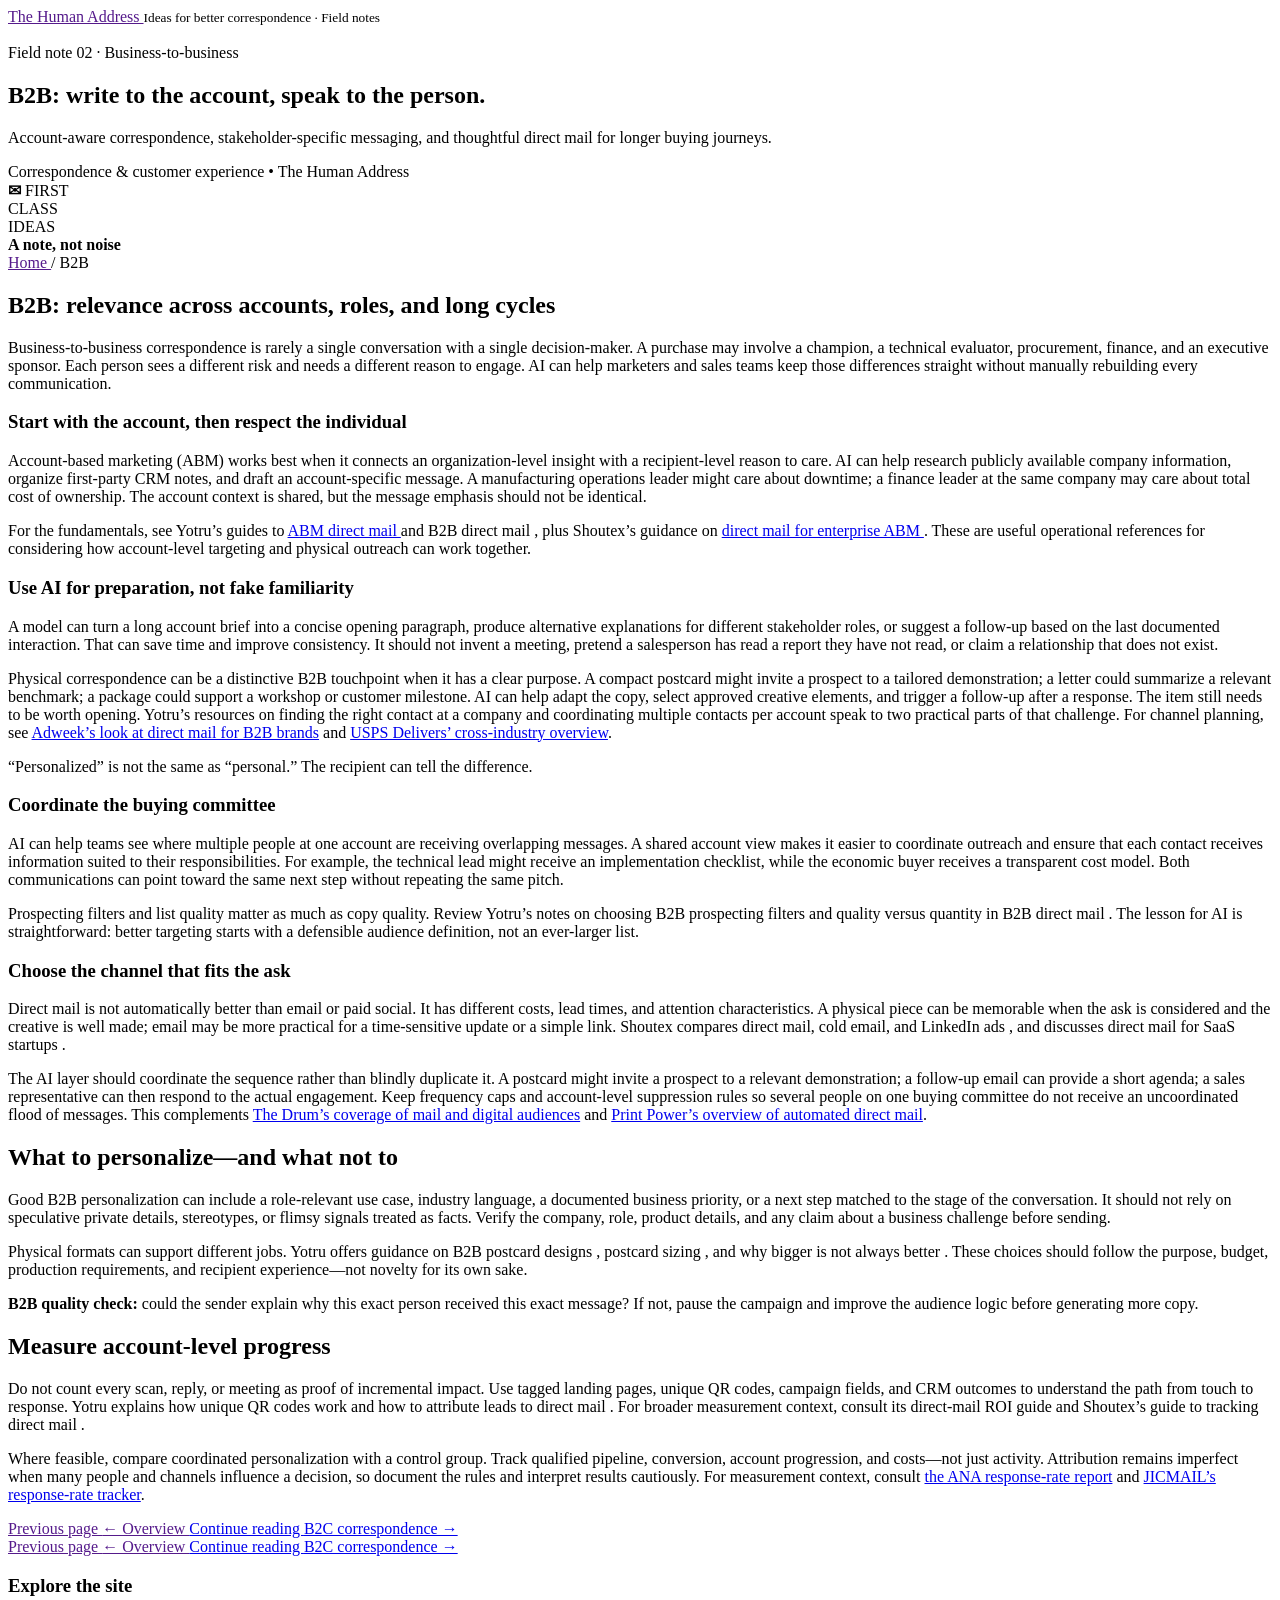
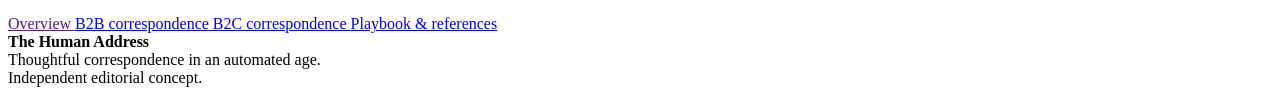
==== b2b/index.html @ 48141cac "Add files via upload" ====
<!doctype html>
<!DOCTYPE html>

<html lang="en">
<head>
  <meta name="author" content="Siti N from Toronto">
<meta charset="utf-8"/>
<meta content="width=device-width, initial-scale=1" name="viewport"/>
<meta content="Account-aware correspondence, stakeholder-specific messaging, and thoughtful direct mail for longer buying journeys." name="description"/>
<title>
   B2B: write to the account, speak to the person. — The Human Address
  </title>
<link href="styles.css" rel="stylesheet"/>
</head>
<body>
<div class="topline">
</div>
<header>
<div class="nav">
<a class="brand" href="">
<span aria-hidden="true" class="brandmark">
</span>
<span>
      The Human Address
     </span>
</a>
<small>
     Ideas for better correspondence · Field notes
    </small>
</div>
<nav aria-label="Main navigation" class="sectionbar">
<div class="inner">
<a href="" style="color:white;text-decoration:none">
      01 · Overview
     </a>
<a href="/b2b/" style="color:white;text-decoration:none">
      02 · B2B
     </a>
<a href="/b2c/" style="color:white;text-decoration:none">
      03 · B2C
     </a>
<a href="/playbook/" style="color:white;text-decoration:none">
      04 · Playbook &amp; sources
     </a>
</div>
</nav>
</header>
<section class="hero">
<div>
<div class="eyebrow">
     Field note 02 · Business-to-business
    </div>
<h1>
     B2B: write to the account, speak to the person.
    </h1>
<p class="dek">
     Account-aware correspondence, stakeholder-specific messaging, and thoughtful direct mail for longer buying journeys.
    </p>
<div class="meta">
<span>
      Correspondence &amp; customer experience
     </span>
<span>
      •
     </span>
<span>
      The Human Address
     </span>
</div>
</div>
<div aria-label="CSS illustration of an envelope, postage stamp, address label and postcard" class="hero-art" role="img">
<div class="envelope">
<div class="env-flap">
</div>
<div class="env-bottom">
</div>
<div class="stamp">
<div>
<b>
        ✉
       </b>
       FIRST
       <br/>
       CLASS
       <br/>
       IDEAS
      </div>
</div>
<div class="address">
<span>
</span>
<span>
</span>
<span>
</span>
</div>
</div>
<div class="postcard">
<strong>
      A note, not noise
     </strong>
<i>
</i>
<i>
</i>
<i>
</i>
</div>
</div>
</section>
<div class="breadcrumbs">
<a href="">
    Home
   </a>
   / B2B
  </div>
<div class="layout">
<main class="article">
<h2>
     B2B: relevance across accounts, roles, and long cycles
    </h2>
<p class="dropcap">
     Business-to-business correspondence is rarely a single conversation with a single decision-maker. A purchase may involve a champion, a technical evaluator, procurement, finance, and an executive sponsor. Each person sees a different risk and needs a different reason to engage. AI can help marketers and sales teams keep those differences straight without manually rebuilding every communication.
    </p>
<h3>
     Start with the account, then respect the individual
    </h3>
<p>
     Account-based marketing (ABM) works best when it connects an organization-level insight with a recipient-level reason to care. AI can help research publicly available company information, organize first-party CRM notes, and draft an account-specific message. A manufacturing operations leader might care about downtime; a finance leader at the same company may care about total cost of ownership. The account context is shared, but the message emphasis should not be identical.
    </p>
<p>
     For the fundamentals, see Yotru’s guides to
     <a href="https://yotru.org/blog/abm-direct-mail/">
      ABM direct mail
     </a>
     and
     B2B direct mail
     , plus Shoutex’s guidance on
     <a href="https://guides.shoutex.com/direct-mail-marketing/direct-mail-for-enterprise-abm/">
      direct mail for enterprise ABM
     </a>
     . These are useful operational references for considering how account-level targeting and physical outreach can work together.
    </p>
<h3>
     Use AI for preparation, not fake familiarity
    </h3>
<p>
     A model can turn a long account brief into a concise opening paragraph, produce alternative explanations for different stakeholder roles, or suggest a follow-up based on the last documented interaction. That can save time and improve consistency. It should not invent a meeting, pretend a salesperson has read a report they have not read, or claim a relationship that does not exist.
    </p>
<p>
     Physical correspondence can be a distinctive B2B touchpoint when it has a clear purpose. A compact postcard might invite a prospect to a tailored demonstration; a letter could summarize a relevant benchmark; a package could support a workshop or customer milestone. AI can help adapt the copy, select approved creative elements, and trigger a follow-up after a response. The item still needs to be worth opening. Yotru’s resources on
     finding the right contact at a company
     and
     coordinating multiple contacts per account
     speak to two practical parts of that challenge.
     For channel planning, see <a href="https://www.adweek.com/brand-marketing/direct-mail-comeback-b-to-b-brands-digital-clutter/">Adweek’s look at direct mail for B2B brands</a> and <a href="https://www.uspsdelivers.com/direct-mail-across-industries/">USPS Delivers’ cross-industry overview</a>.</p>
<div class="pullquote">
     “Personalized” is not the same as “personal.” The recipient can tell the difference.
    </div>
<h3>
     Coordinate the buying committee
    </h3>
<p>
     AI can help teams see where multiple people at one account are receiving overlapping messages. A shared account view makes it easier to coordinate outreach and ensure that each contact receives information suited to their responsibilities. For example, the technical lead might receive an implementation checklist, while the economic buyer receives a transparent cost model. Both communications can point toward the same next step without repeating the same pitch.
    </p>
<p>
     Prospecting filters and list quality matter as much as copy quality. Review Yotru’s notes on
     choosing B2B prospecting filters
     and
     quality versus quantity in B2B direct mail
     . The lesson for AI is straightforward: better targeting starts with a defensible audience definition, not an ever-larger list.
    </p>
<h3>
     Choose the channel that fits the ask
    </h3>
<p>
     Direct mail is not automatically better than email or paid social. It has different costs, lead times, and attention characteristics. A physical piece can be memorable when the ask is considered and the creative is well made; email may be more practical for a time-sensitive update or a simple link. Shoutex compares
     direct mail, cold email, and LinkedIn ads
     , and discusses
     direct mail for SaaS startups
     .
    </p>
<p>
     The AI layer should coordinate the sequence rather than blindly duplicate it. A postcard might invite a prospect to a relevant demonstration; a follow-up email can provide a short agenda; a sales representative can then respond to the actual engagement. Keep frequency caps and account-level suppression rules so several people on one buying committee do not receive an uncoordinated flood of messages.
     This complements <a href="https://www.thedrum.com/industry-insight/increase-in-marketing-efforts-combine-direct-mail-and-digital-audiences">The Drum’s coverage of mail and digital audiences</a> and <a href="https://www.printpower.eu/insight/why-automated-direct-mail-is-the-next-big-thing-in-marketing-automation/">Print Power’s overview of automated direct mail</a>.</p>
<h2>
     What to personalize—and what not to
    </h2>
<p>
     Good B2B personalization can include a role-relevant use case, industry language, a documented business priority, or a next step matched to the stage of the conversation. It should not rely on speculative private details, stereotypes, or flimsy signals treated as facts. Verify the company, role, product details, and any claim about a business challenge before sending.
    </p>
<p>
     Physical formats can support different jobs. Yotru offers guidance on
     B2B postcard designs
     ,
     postcard sizing
     , and why
     bigger is not always better
     . These choices should follow the purpose, budget, production requirements, and recipient experience—not novelty for its own sake.
    </p>
<div class="callout">
<strong>
      B2B quality check:
     </strong>
     could the sender explain why this exact person received this exact message? If not, pause the campaign and improve the audience logic before generating more copy.
    </div>
<h2>
     Measure account-level progress
    </h2>
<p>
     Do not count every scan, reply, or meeting as proof of incremental impact. Use tagged landing pages, unique QR codes, campaign fields, and CRM outcomes to understand the path from touch to response. Yotru explains
     how unique QR codes work
     and
     how to attribute leads to direct mail
     . For broader measurement context, consult its
     direct-mail ROI guide
     and Shoutex’s
     guide to tracking direct mail
     .
    </p>
<p>
     Where feasible, compare coordinated personalization with a control group. Track qualified pipeline, conversion, account progression, and costs—not just activity. Attribution remains imperfect when many people and channels influence a decision, so document the rules and interpret results cautiously.
     For measurement context, consult <a href="https://www.ana.net/miccontent/show/id/rr-2025-07-response-rate-report">the ANA response-rate report</a> and <a href="https://www.jicmail.org.uk/flagship-research/response-rate-tracker/">JICMAIL’s response-rate tracker</a>.</p>
<div class="nextprev">
<a href="">
<span>
       Previous page
      </span>
      ← Overview
     </a>
<a href="/b2c/" style="text-align:right">
<span>
       Continue reading
      </span>
      B2C correspondence →
     </a>
</div>
<div class="nextprev">
<a href="">
<span>
       Previous page
      </span>
      ← Overview
     </a>
<a href="/b2c/" style="text-align:right">
<span>
       Continue reading
      </span>
      B2C correspondence →
     </a>
</div>
</main>
<aside class="toc">
<h3>
     Explore the site
    </h3>
<a class="" href="">
     Overview
    </a>
<a class="active" href="/b2b/">
     B2B correspondence
    </a>
<a class="" href="/b2c/">
     B2C correspondence
    </a>
<a class="" href="/playbook/">
     Playbook &amp; references
    </a>
</aside>
</div>
<footer class="footer">
<div class="footer-inner">
<div>
<strong>
      The Human Address
     </strong>
<br/>
     Thoughtful correspondence in an automated age.
    </div>
<div>
     Independent editorial concept.
    </div>
</div>
</footer>
</body>
</html>
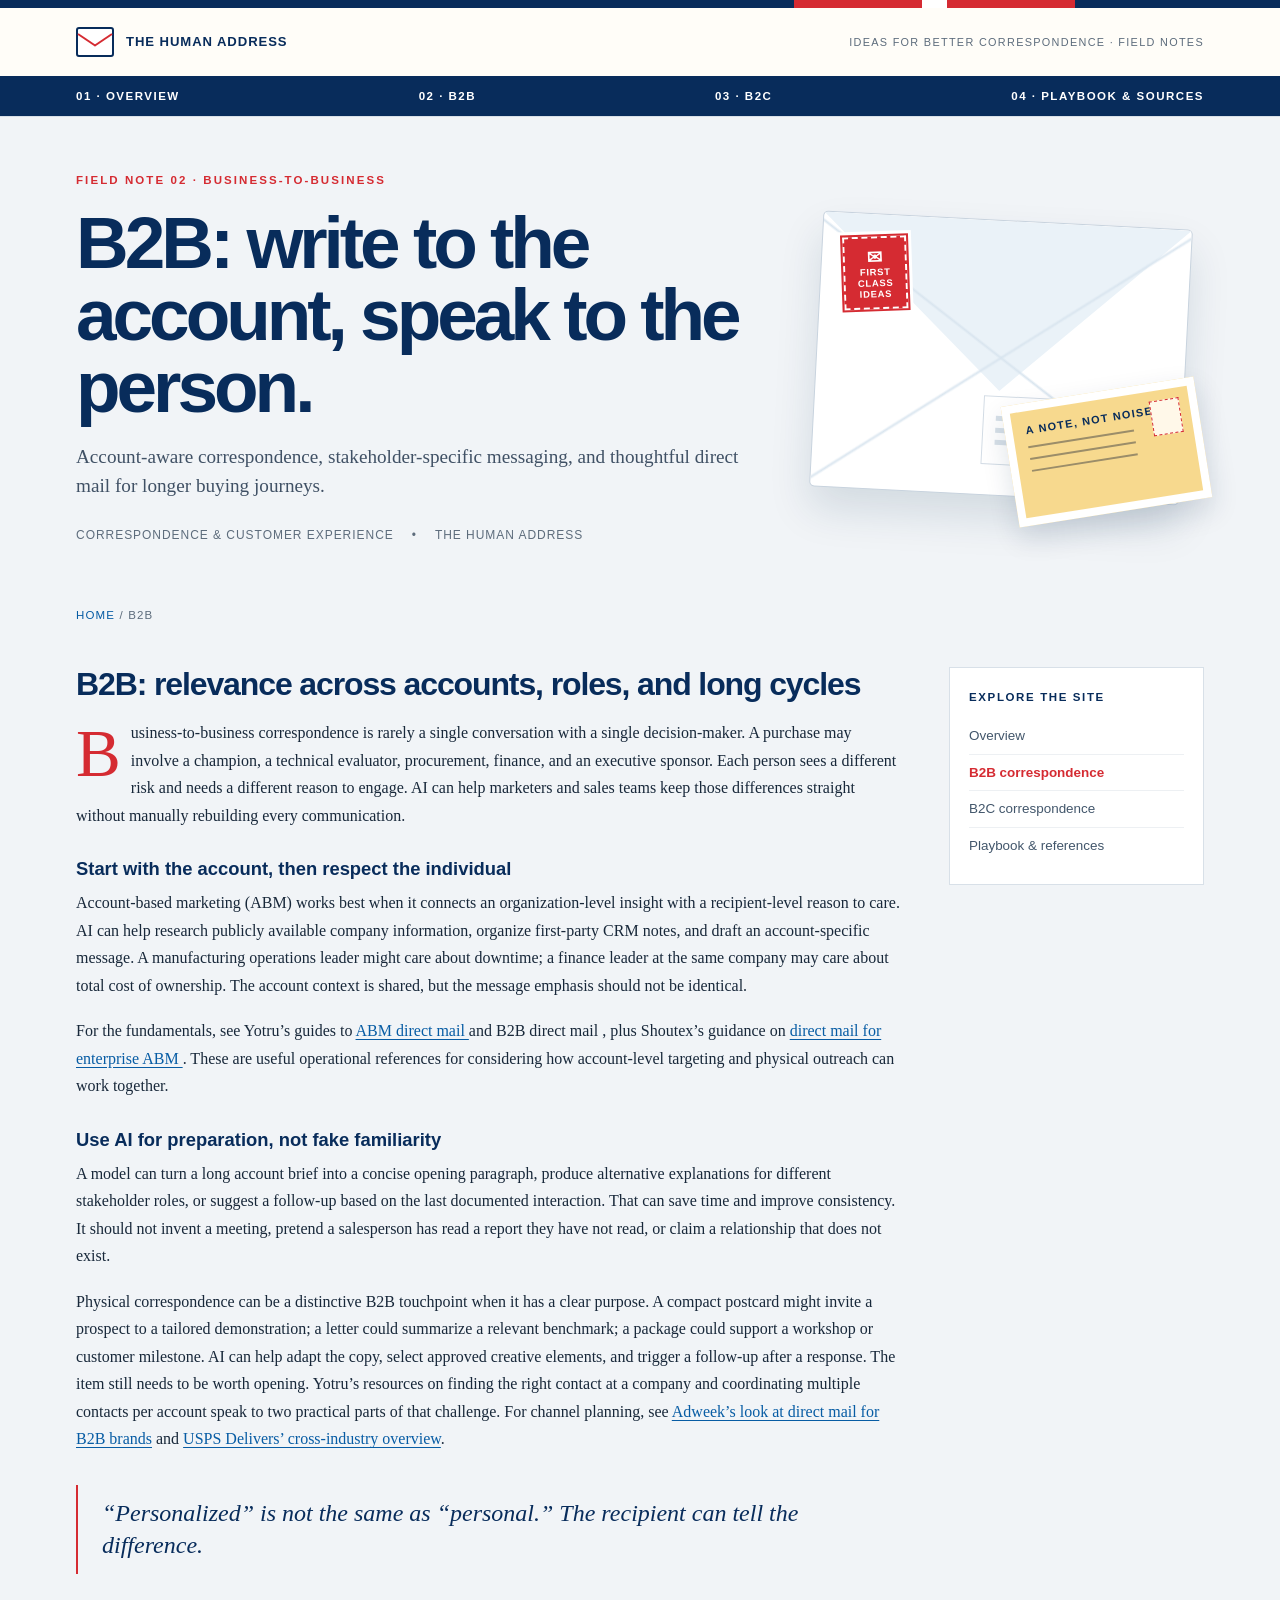
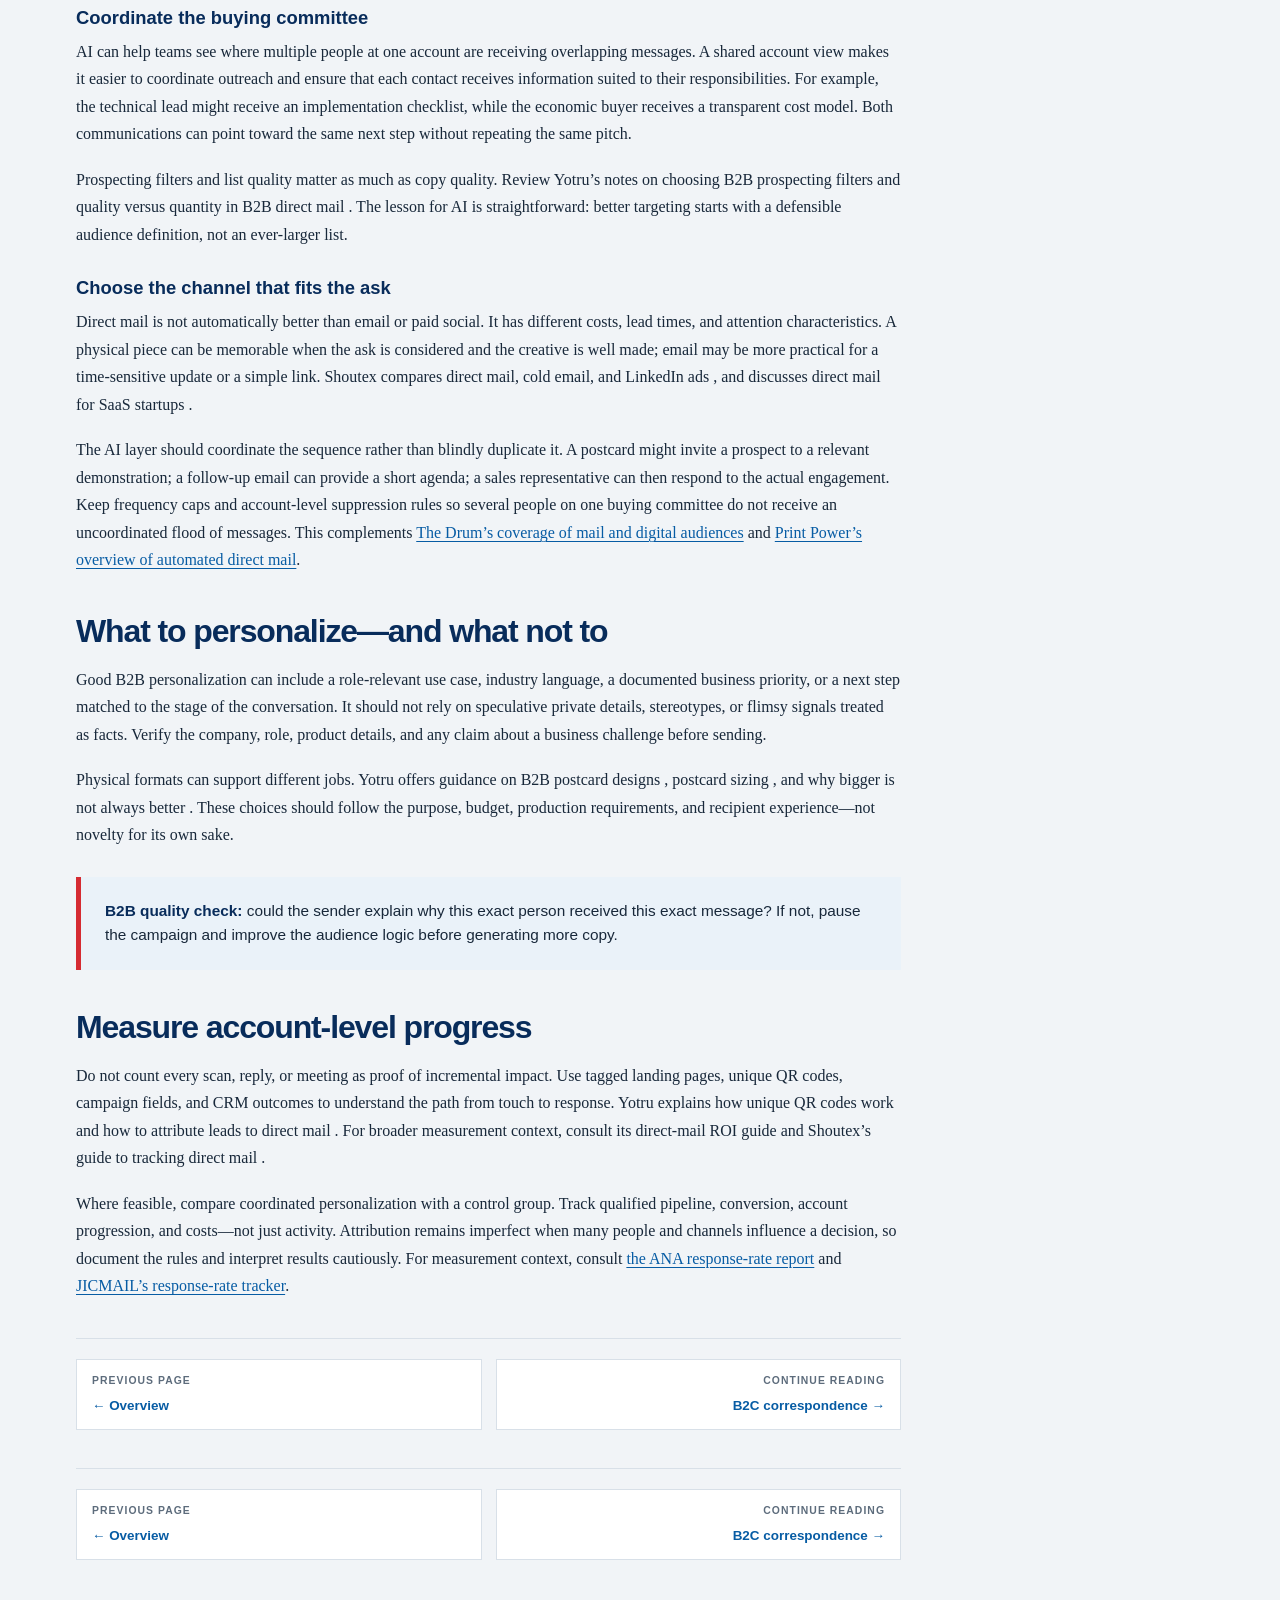
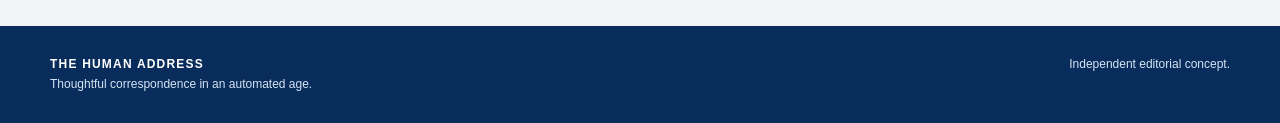
==== commit 7a888dbf: "Update index.html" ====
--- a/b2b/index.html
+++ b/b2b/index.html
@@ -10,7 +10,7 @@
 <title>
    B2B: write to the account, speak to the person. — The Human Address
   </title>
-<link href="styles.css" rel="stylesheet"/>
+<link href="/styles.css" rel="stylesheet"/>
 </head>
 <body>
 <div class="topline">
--- a/styles.css
+++ b/styles.css
@@ -0,0 +1,13 @@
+
+:root{--navy:#082c5b;--blue:#1268ad;--red:#d52b32;--ink:#18283a;--muted:#5d6c7c;--paper:#fffdf8;--line:#d8e0e8;--pale:#edf4fa;--gold:#f2c66d}
+*{box-sizing:border-box}html{scroll-behavior:smooth}body{margin:0;background:#f1f4f7;color:var(--ink);font:16px/1.72 Georgia,"Times New Roman",serif}a{color:#075ca4;text-decoration-thickness:1px;text-underline-offset:3px;overflow-wrap:anywhere}a:hover{color:var(--red)}
+.sans,h1,h2,h3,.eyebrow,.nav,.meta,.stamp,.label,.kicker,figcaption,.toc,.callout,.footer,.breadcrumbs{font-family:Arial,Helvetica,sans-serif}
+.topline{height:8px;background:linear-gradient(90deg,var(--navy) 0 62%,var(--red) 62% 72%,#fff 72% 74%,var(--red) 74% 84%,var(--navy) 84%)}
+header{background:var(--paper);border-bottom:1px solid var(--line)}.nav{max-width:1180px;margin:auto;padding:19px 26px;display:flex;align-items:center;justify-content:space-between;gap:16px}.brand{display:flex;align-items:center;gap:12px;color:var(--navy);font-weight:800;letter-spacing:.07em;text-transform:uppercase;font-size:.82rem;text-decoration:none}.brandmark{width:38px;height:30px;border:2px solid var(--navy);position:relative;border-radius:3px;background:#fff;display:inline-block}.brandmark:before,.brandmark:after{content:"";position:absolute;top:4px;width:21px;height:2px;background:var(--red)}.brandmark:before{left:0;transform:rotate(34deg);transform-origin:left}.brandmark:after{right:0;transform:rotate(-34deg);transform-origin:right}.nav small{color:var(--muted);letter-spacing:.12em;text-transform:uppercase;font-size:.68rem}
+.hero{max-width:1180px;margin:0 auto;padding:54px 26px 42px;display:grid;grid-template-columns:1.25fr .75fr;gap:44px;align-items:center}.hero h1{font-size:clamp(2.6rem,5.7vw,5rem);line-height:.99;letter-spacing:-.055em;color:var(--navy);margin:16px 0 20px;max-width:760px}.eyebrow{font-size:.72rem;letter-spacing:.18em;text-transform:uppercase;color:var(--red);font-weight:800}.dek{font-size:1.2rem;line-height:1.5;color:#405165;max-width:670px}.meta{display:flex;flex-wrap:wrap;gap:9px 18px;color:var(--muted);font-size:.75rem;text-transform:uppercase;letter-spacing:.08em;margin-top:24px}
+.hero-art{min-height:310px;position:relative;display:grid;place-items:center}.envelope{width:min(100%,370px);aspect-ratio:1.34;background:#fff;border:1px solid #c8d3de;border-radius:5px;box-shadow:0 22px 42px #0b2d4d20;position:relative;transform:rotate(3deg);overflow:hidden}.env-flap{position:absolute;inset:0;background:#eaf2f8;clip-path:polygon(0 0,100% 0,50% 62%);border-bottom:1px solid #c7d4e1}.env-bottom{position:absolute;inset:0;background:linear-gradient(145deg,transparent 49.5%,#d9e5ef 50%,transparent 50.5%),linear-gradient(35deg,transparent 49.5%,#d9e5ef 50%,transparent 50.5%);pointer-events:none}.address{position:absolute;right:22px;bottom:30px;width:48%;padding:12px;background:#fff;border:1px solid #d3dce5}.address span{display:block;height:5px;background:#d7e0e8;margin:7px 0}.address span:nth-child(2){width:72%}.address span:nth-child(3){width:85%}.stamp{position:absolute;left:22px;top:22px;width:64px;height:73px;border:2px dashed #fff;outline:2px solid var(--red);background:var(--red);color:white;display:flex;align-items:center;justify-content:center;text-align:center;font-size:.59rem;line-height:1.15;font-weight:800;letter-spacing:.08em;transform:rotate(-5deg);box-shadow:0 0 0 5px #fff}.stamp b{font-size:1.15rem;display:block}.postcard{position:absolute;width:195px;height:122px;right:0;bottom:0;background:#f7d98e;border:8px solid white;box-shadow:0 12px 28px #0b2d4d24;transform:rotate(-9deg);padding:13px;color:var(--navy)}.postcard:before{content:"";position:absolute;right:10px;top:10px;width:28px;height:33px;border:1px dashed var(--red);background:#fff8e9}.postcard strong{display:block;font:800 .68rem Arial;text-transform:uppercase;letter-spacing:.12em}.postcard i{display:block;width:70%;height:2px;background:#9b8d69;margin:10px 0}.sectionbar{background:var(--navy);color:#fff}.sectionbar .inner{max-width:1180px;margin:auto;padding:14px 26px;display:flex;justify-content:space-between;align-items:center;gap:15px;font:700 .72rem Arial;letter-spacing:.13em;text-transform:uppercase}.sectionbar span:last-child{color:#b9d6f1}
+.layout{max-width:1180px;margin:0 auto;padding:42px 26px 66px;display:grid;grid-template-columns:minmax(0,1fr) 255px;gap:48px}.article{min-width:0}.article h2{font-size:2rem;line-height:1.12;letter-spacing:-.035em;color:var(--navy);margin:40px 0 16px}.article h2:first-child{margin-top:0}.article h3{font-size:1.15rem;line-height:1.3;color:var(--navy);margin:28px 0 8px}.article p{margin:0 0 18px}.article ul,.article ol{padding-left:23px}.article li{padding-left:4px;margin:0 0 9px}.dropcap:first-letter{float:left;font-size:4.2rem;line-height:.8;padding:8px 10px 0 0;color:var(--red)}.callout{margin:28px 0;padding:22px 24px;background:#eaf2f9;border-left:5px solid var(--red);font-size:.96rem;line-height:1.6}.callout strong{color:var(--navy)}.pullquote{margin:32px 0;padding:12px 0 12px 24px;border-left:2px solid var(--red);font-size:1.5rem;line-height:1.35;color:var(--navy);font-style:italic}.toc{position:sticky;top:24px;align-self:start;background:#fff;border:1px solid var(--line);padding:21px 19px;font-size:.84rem;line-height:1.45}.toc h3{margin:0 0 12px;color:var(--navy);font-size:.72rem;letter-spacing:.14em;text-transform:uppercase}.toc a{display:block;padding:8px 0;border-bottom:1px solid #edf0f3;text-decoration:none;color:#42566b}.toc a:last-child{border:0}.toc a.active{font-weight:bold;color:var(--red)}.mini-label{border:1px solid #d7e0e8;background:#fff;padding:16px 18px;margin:22px 0;box-shadow:5px 5px 0 #e1e8ef}.mini-label strong{font:700 .75rem Arial;color:var(--navy);letter-spacing:.08em}.mini-label .lines{height:5px;background:#d9e2eb;margin:9px 0;width:78%}.mini-label .lines:nth-child(3){width:58%}.mini-label .lines:nth-child(4){width:68%}
+.page-cards{display:grid;grid-template-columns:repeat(2,minmax(0,1fr));gap:18px;margin:28px 0}.page-card{background:white;border:1px solid var(--line);padding:22px;box-shadow:5px 5px 0 #e1e8ef}.page-card .kicker{color:var(--red);font-size:.68rem;letter-spacing:.13em;text-transform:uppercase;font-weight:800}.page-card h3{margin:8px 0}.page-card p{font-size:.95rem}.page-card a{font:700 .82rem Arial;text-decoration:none}.breadcrumbs{max-width:1180px;margin:auto;padding:18px 26px 0;font-size:.72rem;text-transform:uppercase;letter-spacing:.1em;color:var(--muted)}.breadcrumbs a{text-decoration:none}
+.sources{background:#fff;border:1px solid var(--line);padding:28px;margin-top:30px}.sources h2{margin:0 0 10px!important}.sources-intro{color:var(--muted);font: .9rem/1.6 Arial,sans-serif}.refgroup{margin-top:22px}.refgroup h3{border-bottom:1px solid var(--line);padding-bottom:8px;margin:0 0 10px}.refgroup ol{padding-left:22px;margin:0}.refgroup li{margin:0 0 9px;font-size:.85rem;line-height:1.5;overflow-wrap:anywhere}.refgroup a{font-family:Arial,sans-serif;font-size:.82rem}.smallprint{color:#647488;font: .76rem/1.6 Arial,sans-serif;margin-top:24px}.footer{background:var(--navy);color:#d5e4f2;padding:28px 26px;font-size:.75rem}.footer-inner{max-width:1180px;margin:auto;display:flex;justify-content:space-between;gap:20px;flex-wrap:wrap}.footer strong{color:white;letter-spacing:.1em;text-transform:uppercase}.nextprev{display:flex;justify-content:space-between;gap:14px;border-top:1px solid var(--line);margin-top:38px;padding-top:20px;font-family:Arial,sans-serif}.nextprev a{display:block;background:#fff;border:1px solid var(--line);padding:12px 15px;text-decoration:none;font-size:.84rem;font-weight:bold;flex:1}.nextprev span{display:block;font-size:.65rem;color:var(--muted);text-transform:uppercase;letter-spacing:.1em;margin-bottom:4px}
+@media(max-width:850px){.hero{grid-template-columns:1fr;padding-top:38px}.hero-art{min-height:260px;max-width:470px;width:100%;margin:auto}.layout{grid-template-columns:1fr;gap:25px}.toc{position:static;order:-1}.toc a{display:inline-block;margin-right:13px}.article h2{margin-top:35px}}@media(max-width:560px){.nav{padding:15px 18px}.nav small{display:none}.hero,.layout,.breadcrumbs{padding-left:18px;padding-right:18px}.hero h1{font-size:2.8rem}.dek{font-size:1.05rem}.hero-art{min-height:225px}.stamp{transform:scale(.8) rotate(-5deg);transform-origin:top left}.postcard{width:160px;height:100px;right:-3px}.sectionbar .inner{padding:13px 18px;font-size:.6rem}.page-cards{grid-template-columns:1fr}.sources{padding:20px}.article h2{font-size:1.7rem}.nextprev{flex-direction:column}}
+@media print{body{background:white}.nav,.sectionbar,.footer{print-color-adjust:exact}.layout{display:block}.toc{position:static;margin-bottom:30px}.hero{padding-top:25px}.sources{break-before:page}a{color:inherit}}
